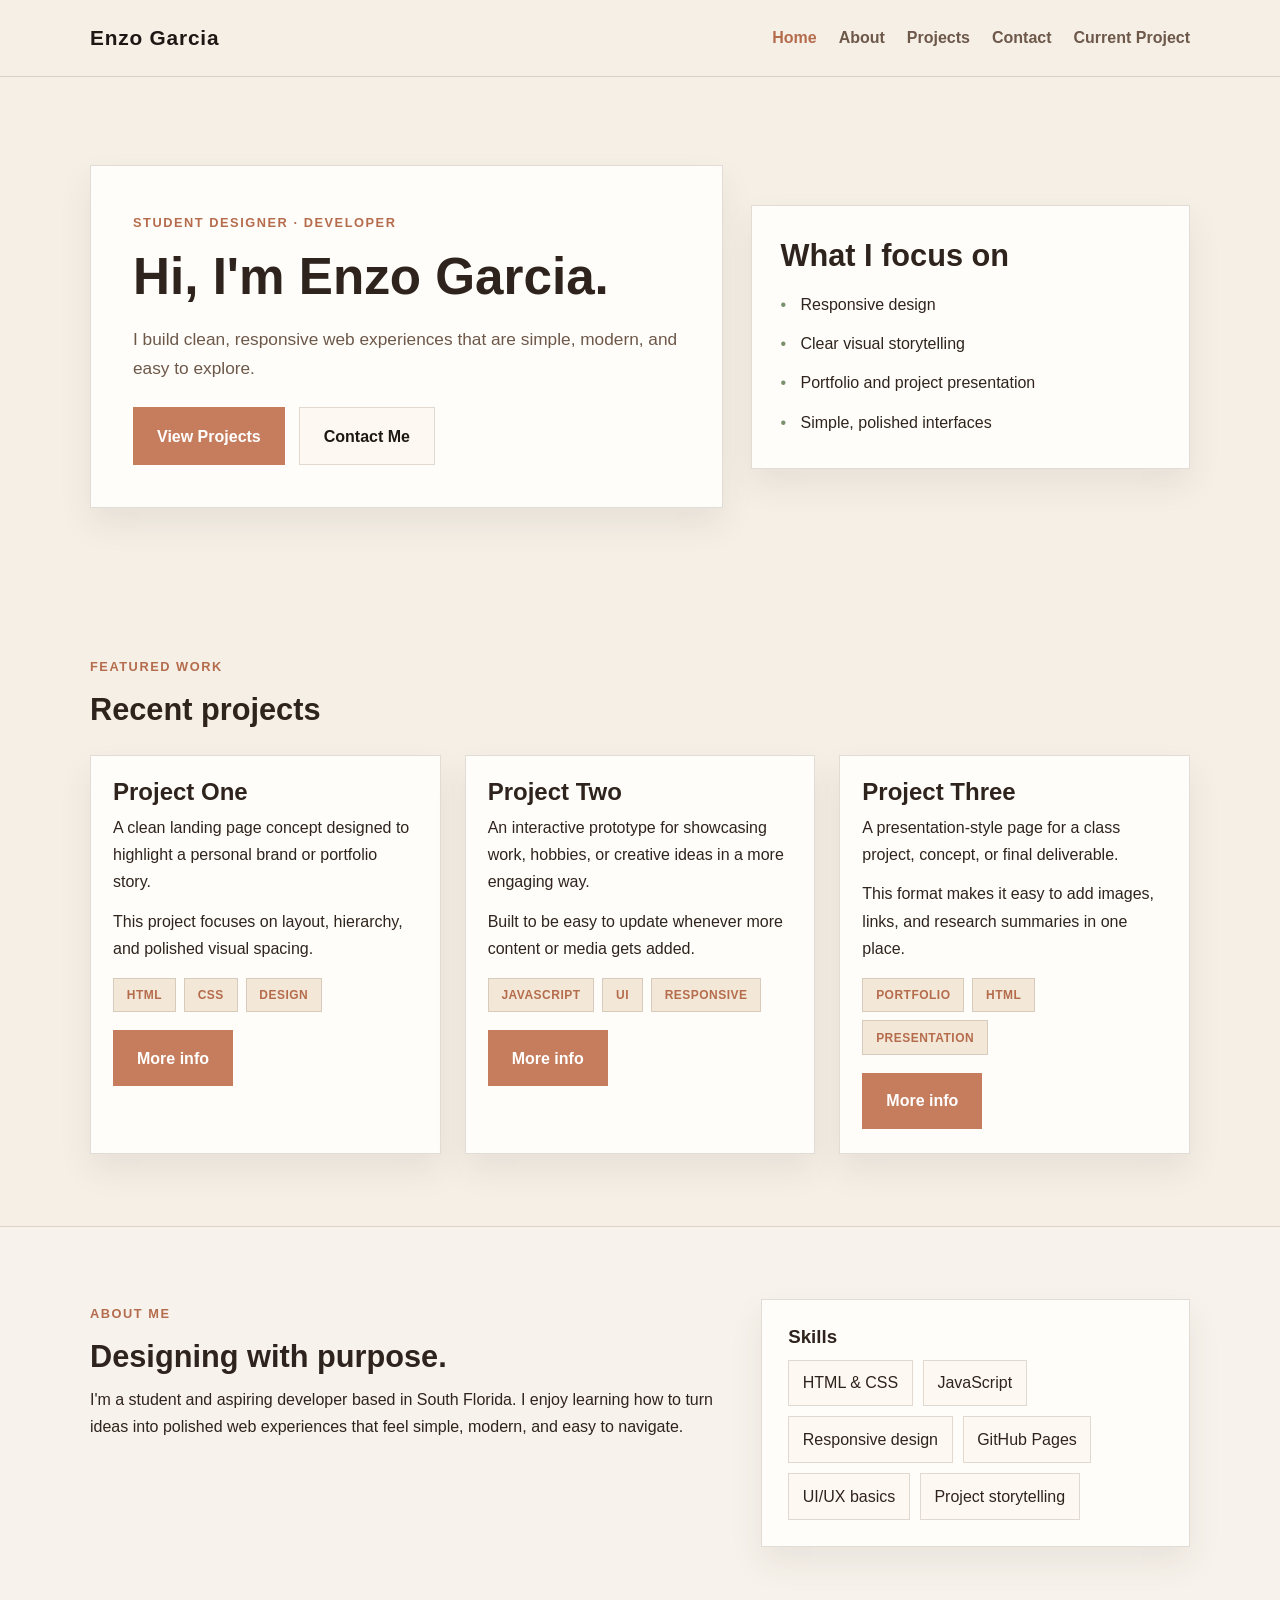
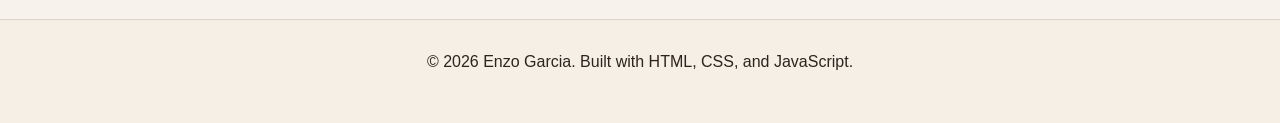
==== index.html @ d4c6eb0e "Fix incorrect homepage nav button labels and routes" ====
<!DOCTYPE html>
<html lang="en">
<head>
  <meta charset="UTF-8">
  <meta name="viewport" content="width=device-width, initial-scale=1.0">
  <title>Enzo Garcia</title>
  <meta name="description" content="Portfolio site for Enzo Garcia">
  <link rel="stylesheet" href="css/style.css">
</head>
<body>
  <header class="site-header">
    <div class="container nav-wrap">
      <a href="index.html" class="site-title">Enzo Garcia</a>
      <button class="menu-toggle" aria-label="Toggle menu">
        <span></span>
        <span></span>
        <span></span>
      </button>
      <ul class="nav-menu">
        <li><a href="index.html" class="active">Home</a></li>
        <li><a href="about.html">About</a></li>
        <li><a href="projects.html">Projects</a></li>
        <li><a href="contact.html">Contact</a></li>
        <li><a href="final-project.html">Current Project</a></li>
      </ul>
    </div>
  </header>

  <main>
    <section class="hero">
      <div class="container hero-grid">
        <div class="hero-copy">
          <p class="eyebrow">Student designer · developer</p>
          <h1>Hi, I'm Enzo Garcia.</h1>
          <p class="hero-text">I build clean, responsive web experiences that are simple, modern, and easy to explore.</p>
          <div class="hero-actions">
            <a href="projects.html" class="button">View Projects</a>
            <a href="contact.html" class="button secondary">Contact Me</a>
          </div>
        </div>

        <div class="hero-card">
          <h2>What I focus on</h2>
          <ul class="feature-list">
            <li>Responsive design</li>
            <li>Clear visual storytelling</li>
            <li>Portfolio and project presentation</li>
            <li>Simple, polished interfaces</li>
          </ul>
        </div>
      </div>
    </section>

    <section class="section">
      <div class="container">
        <div class="section-heading">
          <p class="eyebrow">Featured work</p>
          <h2>Recent projects</h2>
        </div>
        <div id="featured-projects" class="card-grid"></div>
      </div>
    </section>

    <section class="section alt-section">
      <div class="container split-layout">
        <div>
          <p class="eyebrow">About me</p>
          <h2>Designing with purpose.</h2>
          <p id="home-about-copy"></p>
        </div>

        <div class="mini-panel">
          <h3>Skills</h3>
          <ul id="home-skills" class="chip-list"></ul>
        </div>
      </div>
    </section>
  </main>

  <footer class="site-footer">
    <div class="container">
      <p>&copy; 2026 Enzo Garcia. Built with HTML, CSS, and JavaScript.</p>
    </div>
  </footer>

  <script src="site-data.js"></script>
  <script src="script.js"></script>
</body>
</html>
---- css/style.css ----
:root {
  --bg: #f5efe6;
  --bg-soft: #f9f3ea;
  --surface: #f3e8d7;
  --surface-strong: #e8dcc4;
  --card: #fffdf9;
  --card-alt: #fdf8f1;
  --text: #2f241d;
  --text-dark: #1e1714;
  --muted: #6d584a;
  --primary: #c67d5d;
  --primary-strong: #b56c4d;
  --accent: #7a8f6b;
  --border: rgba(109, 88, 74, 0.2);
  --shadow: 0 16px 32px rgba(70, 52, 41, 0.08);
  --radius: 0px;
}

* {
  box-sizing: border-box;
  margin: 0;
  padding: 0;
}

html {
  scroll-behavior: smooth;
}

body {
  font-family: Arial, Helvetica, sans-serif;
  color: var(--text);
  background: var(--bg);
  line-height: 1.7;
}

img {
  display: block;
  max-width: 100%;
}

a {
  color: inherit;
  text-decoration: none;
}

ul {
  list-style: none;
}

button,
input,
textarea {
  font: inherit;
}

.container {
  width: min(1100px, calc(100% - 32px));
  margin: 0 auto;
}

.section {
  padding: 72px 0;
}

.page-header {
  padding-top: 72px;
  padding-bottom: 32px;
}

.alt-section {
  background: rgba(255, 255, 255, 0.2);
  border-top: 1px solid var(--border);
  border-bottom: 1px solid var(--border);
}

.site-header {
  position: sticky;
  top: 0;
  z-index: 100;
  background: rgba(245, 239, 230, 0.95);
  border-bottom: 1px solid var(--border);
}

.nav-wrap {
  display: flex;
  align-items: center;
  justify-content: space-between;
  min-height: 76px;
  gap: 24px;
}

.site-title {
  font-size: 1.3rem;
  font-weight: 700;
  letter-spacing: 0.04em;
  color: var(--text-dark);
}

.nav-menu {
  display: flex;
  align-items: center;
  gap: 22px;
}

.nav-menu a {
  color: var(--muted);
  font-weight: 600;
  transition: color 0.2s ease;
}

.nav-menu a:hover,
.nav-menu a.active {
  color: var(--primary-strong);
}

.menu-toggle {
  display: none;
  background: transparent;
  border: 1px solid var(--border);
  border-radius: 0;
  padding: 8px 10px;
  cursor: pointer;
}

.menu-toggle span {
  display: block;
  width: 24px;
  height: 2px;
  margin: 4px 0;
  background: var(--text-dark);
}

.hero {
  padding: 88px 0 72px;
}

.hero-grid {
  display: grid;
  grid-template-columns: 1.3fr 0.9fr;
  gap: 28px;
  align-items: center;
}

.hero-copy,
.hero-card,
.project-card,
.mini-panel,
.contact-form,
.detail-page-card {
  background: var(--card);
  border: 1px solid var(--border);
  border-radius: var(--radius);
  box-shadow: var(--shadow);
}

.hero-copy {
  padding: 42px;
}

.eyebrow {
  display: inline-block;
  margin-bottom: 14px;
  color: var(--primary-strong);
  font-size: 0.8rem;
  font-weight: 700;
  letter-spacing: 0.12em;
  text-transform: uppercase;
}

h1, h2, h3 {
  line-height: 1.15;
  margin-bottom: 12px;
}

h1 {
  font-size: clamp(2.4rem, 4vw, 4rem);
  margin-bottom: 18px;
}

h2 {
  font-size: clamp(1.8rem, 2.4vw, 2.6rem);
}

p {
  color: var(--text);
}

.hero-text,
.page-intro,
#about-copy {
  font-size: 1.08rem;
  color: var(--muted);
}

.hero-actions {
  display: flex;
  flex-wrap: wrap;
  gap: 14px;
  margin-top: 24px;
}

.button,
.secondary-button {
  display: inline-flex;
  align-items: center;
  justify-content: center;
  border-radius: 0;
  padding: 0.9rem 1.5rem;
  font-weight: 700;
  transition: transform 0.2s ease, box-shadow 0.2s ease;
}

.button {
  background: var(--primary);
  color: #fff;
  box-shadow: none;
}

.button.secondary,
.secondary-button {
  background: var(--card-alt);
  border: 1px solid var(--border);
  color: var(--text-dark);
}

.button:hover,
.secondary-button:hover {
  transform: translateY(-1px);
}

.hero-card {
  padding: 32px 28px;
}

.feature-list {
  display: grid;
  gap: 12px;
  margin-top: 18px;
}

.feature-list li {
  position: relative;
  padding-left: 20px;
  color: var(--text);
}

.feature-list li::before {
  content: "•";
  position: absolute;
  left: 0;
  color: var(--accent);
}

.section-heading {
  margin-bottom: 28px;
}

.card-grid {
  display: grid;
  grid-template-columns: repeat(auto-fit, minmax(260px, 1fr));
  gap: 24px;
}

.project-card {
  overflow: hidden;
  background: var(--card);
}

.project-media {
  background: var(--surface);
  min-height: 220px;
}

.project-media img {
  width: 100%;
  height: 220px;
  object-fit: cover;
}

.project-body {
  padding: 22px 22px 24px;
}

.project-card h3 {
  margin-bottom: 8px;
  font-size: 1.5rem;
}

.project-card p {
  color: var(--text);
}

.project-note {
  margin-top: 12px;
  color: var(--muted);
}

.tag-row {
  display: flex;
  flex-wrap: wrap;
  gap: 8px;
  margin-top: 16px;
}

.tag {
  display: inline-flex;
  align-items: center;
  border-radius: 0;
  padding: 0.38rem 0.8rem;
  background: var(--surface);
  border: 1px solid var(--border);
  color: var(--primary-strong);
  font-size: 0.75rem;
  font-weight: 700;
  letter-spacing: 0.04em;
  text-transform: uppercase;
}

.project-actions {
  display: flex;
  flex-wrap: wrap;
  gap: 10px;
  margin-top: 18px;
}

.split-layout,
.narrow-layout {
  display: grid;
  gap: 28px;
}

.split-layout {
  grid-template-columns: 1.2fr 0.8fr;
  align-items: start;
}

.narrow-layout {
  max-width: 760px;
}

.mini-panel {
  padding: 26px;
}

.chip-list {
  display: flex;
  flex-wrap: wrap;
  gap: 10px;
  margin-top: 12px;
}

.chip-list li {
  border: 1px solid var(--border);
  border-radius: 0;
  padding: 0.55rem 0.85rem;
  background: var(--card-alt);
  color: var(--text);
}

.info-list {
  display: grid;
  gap: 14px;
  margin-top: 16px;
}

.info-list li {
  padding: 14px 16px;
  border: 1px solid var(--border);
  border-radius: 0;
  background: var(--card-alt);
}

.info-list a {
  color: var(--primary-strong);
}

.contact-form {
  padding: 26px;
}

label {
  display: block;
  margin: 16px 0 8px;
  color: var(--text);
  font-weight: 700;
}

input,
textarea {
  width: 100%;
  padding: 0.9rem 1rem;
  border-radius: 0;
  border: 1px solid var(--border);
  background: var(--card-alt);
  color: var(--text-dark);
}

input::placeholder,
textarea::placeholder {
  color: var(--muted);
}

.contact-form .button {
  margin-top: 20px;
  border: none;
  width: 100%;
  cursor: pointer;
}

.site-footer {
  padding: 28px 0 48px;
  color: var(--muted);
  text-align: center;
}

.featured-project {
  padding: 20px;
}

.detail-page-card {
  overflow: hidden;
  padding: 24px;
}

.detail-page-header {
  margin-bottom: 24px;
}

.project-detail-media {
  margin-bottom: 22px;
  border-radius: 0;
  overflow: hidden;
  border: 1px solid var(--border);
}

.project-detail-media img {
  width: 100%;
  height: 340px;
  object-fit: cover;
}

.detail-copy {
  display: grid;
  gap: 18px;
}

.detail-panel {
  margin-top: 8px;
  padding: 18px 20px;
  border-radius: 0;
  border: 1px solid var(--border);
  background: var(--card-alt);
}

.gallery-grid {
  display: grid;
  grid-template-columns: repeat(auto-fit, minmax(180px, 1fr));
  gap: 14px;
  margin-top: 26px;
}

.gallery-grid img {
  width: 100%;
  height: 180px;
  object-fit: cover;
  border-radius: 0;
  border: 1px solid var(--border);
}

@media (max-width: 760px) {
  .hero-grid,
  .split-layout {
    grid-template-columns: 1fr;
  }

  .nav-menu {
    position: absolute;
    left: 16px;
    right: 16px;
    top: 76px;
    display: none;
    flex-direction: column;
    align-items: flex-start;
    padding: 16px 18px;
    background: rgba(245, 239, 230, 0.98);
    border: 1px solid var(--border);
    border-radius: 0;
  }

  .nav-menu.open {
    display: flex;
  }

  .menu-toggle {
    display: block;
  }

  .hero-copy,
  .hero-card,
  .mini-panel,
  .contact-form,
  .detail-page-card {
    padding: 22px 18px;
  }

  .section {
    padding: 56px 0;
  }
}
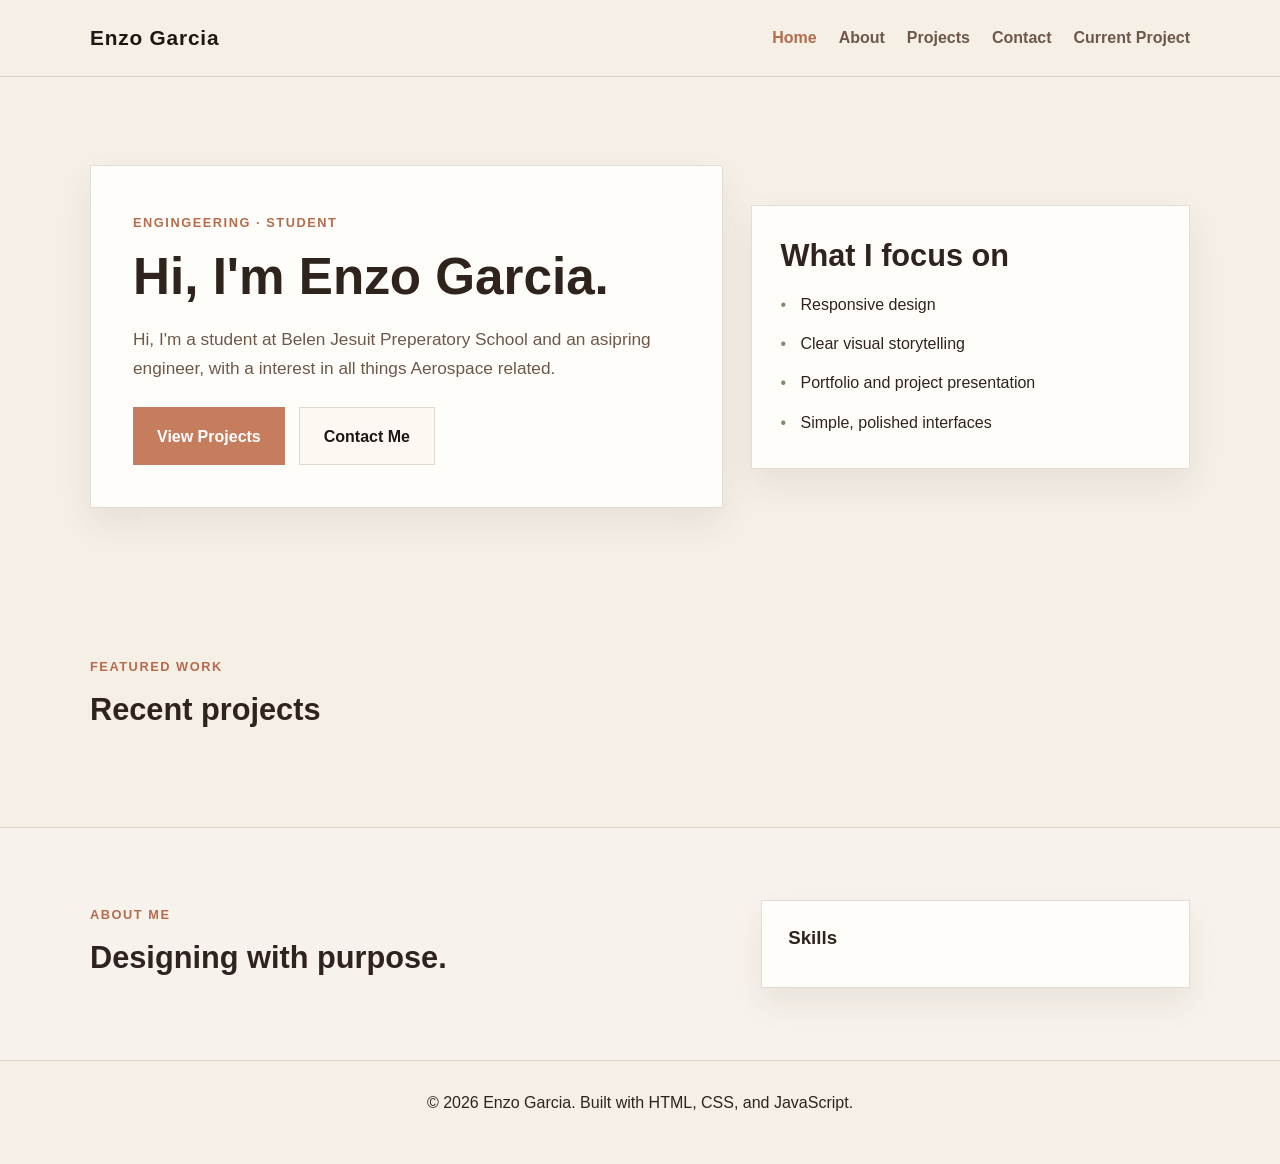
==== commit 3373037e: "Revise hero section text for clarity Updated the hero section text to reflect current status and int" ====
--- a/index.html
+++ b/index.html
@@ -30,9 +30,9 @@
     <section class="hero">
       <div class="container hero-grid">
         <div class="hero-copy">
-          <p class="eyebrow">Student designer · developer</p>
+          <p class="eyebrow">Engingeering ·  Student</p>
           <h1>Hi, I'm Enzo Garcia.</h1>
-          <p class="hero-text">I build clean, responsive web experiences that are simple, modern, and easy to explore.</p>
+          <p class="hero-text">Hi, I'm a student at Belen Jesuit Preperatory School and an asipring engineer, with a interest in all things Aerospace related.</p>
           <div class="hero-actions">
             <a href="projects.html" class="button">View Projects</a>
             <a href="contact.html" class="button secondary">Contact Me</a>
--- a/css/style.css
+++ b/css/style.css
@@ -433,10 +433,12 @@
   border: 1px solid var(--border);
 }
 
-.project-detail-media img {
+.project-detail-media img,
+.project-detail-media video {
   width: 100%;
   height: 340px;
   object-fit: cover;
+  display: block;
 }
 
 .detail-copy {
@@ -452,19 +454,142 @@
   background: var(--card-alt);
 }
 
-.gallery-grid {
-  display: grid;
-  grid-template-columns: repeat(auto-fit, minmax(180px, 1fr));
-  gap: 14px;
-  margin-top: 26px;
-}
-
-.gallery-grid img {
+.gallery-slider {
+  margin-top: 28px;
+}
+
+.gallery-slider-header {
+  display: flex;
+  justify-content: space-between;
+  align-items: center;
+  gap: 16px;
+  margin-bottom: 12px;
+}
+
+.gallery-slider-header h3 {
+  margin: 0;
+}
+
+.gallery-nav {
+  display: flex;
+  gap: 8px;
+}
+
+.gallery-arrow,
+.lightbox-arrow,
+.lightbox-close {
+  border: 1px solid var(--border);
+  background: var(--card-alt);
+  color: var(--text-dark);
+  cursor: pointer;
+  transition: background 0.2s ease, transform 0.2s ease;
+}
+
+.gallery-arrow {
+  width: 42px;
+  height: 42px;
+  font-size: 1.1rem;
+}
+
+.gallery-arrow:hover,
+.lightbox-arrow:hover,
+.lightbox-close:hover {
+  background: var(--surface);
+  transform: translateY(-1px);
+}
+
+.gallery-bank-track {
+  display: flex;
+  gap: 16px;
+  overflow-x: auto;
+  padding: 8px 4px 12px;
+  scroll-snap-type: x proximity;
+  scrollbar-width: thin;
+}
+
+.gallery-card {
+  flex: 0 0 calc((100% - 32px) / 3);
+  min-width: 0;
+  display: block;
+  border: 1px solid var(--border);
+  background: var(--surface);
+  padding: 0;
+  cursor: pointer;
+  overflow: hidden;
+  scroll-snap-align: start;
+}
+
+.gallery-card img {
   width: 100%;
-  height: 180px;
+  height: 220px;
   object-fit: cover;
-  border-radius: 0;
-  border: 1px solid var(--border);
+  display: block;
+}
+
+.gallery-lightbox {
+  position: fixed;
+  inset: 0;
+  display: none;
+  align-items: center;
+  justify-content: center;
+  background: rgba(17, 24, 39, 0.8);
+  z-index: 200;
+  padding: 24px;
+}
+
+.gallery-lightbox.open {
+  display: flex;
+}
+
+.lightbox-close {
+  position: absolute;
+  top: 20px;
+  right: 20px;
+  width: 46px;
+  height: 46px;
+  font-size: 2rem;
+}
+
+.lightbox-frame {
+  width: min(90vw, 1100px);
+  max-height: 85vh;
+  display: flex;
+  justify-content: center;
+  align-items: center;
+  padding: 24px;
+  background: rgba(255, 255, 255, 0.08);
+}
+
+.lightbox-media {
+  display: flex;
+  align-items: center;
+  justify-content: center;
+  width: 100%;
+  max-height: 80vh;
+  overflow: hidden;
+}
+
+.lightbox-media img,
+.lightbox-media video {
+  max-width: 100%;
+  max-height: 75vh;
+  object-fit: contain;
+  background: rgba(17, 24, 39, 0.6);
+}
+
+.lightbox-arrow {
+  position: absolute;
+  width: 52px;
+  height: 52px;
+  font-size: 1.8rem;
+}
+
+.lightbox-arrow.prev {
+  left: 24px;
+}
+
+.lightbox-arrow.next {
+  right: 24px;
 }
 
 @media (max-width: 760px) {
@@ -506,4 +631,14 @@
   .section {
     padding: 56px 0;
   }
-}
+
+  .gallery-card {
+    flex-basis: calc((100% - 16px) / 2);
+  }
+
+  .lightbox-arrow {
+    width: 44px;
+    height: 44px;
+    font-size: 1.4rem;
+  }
+}
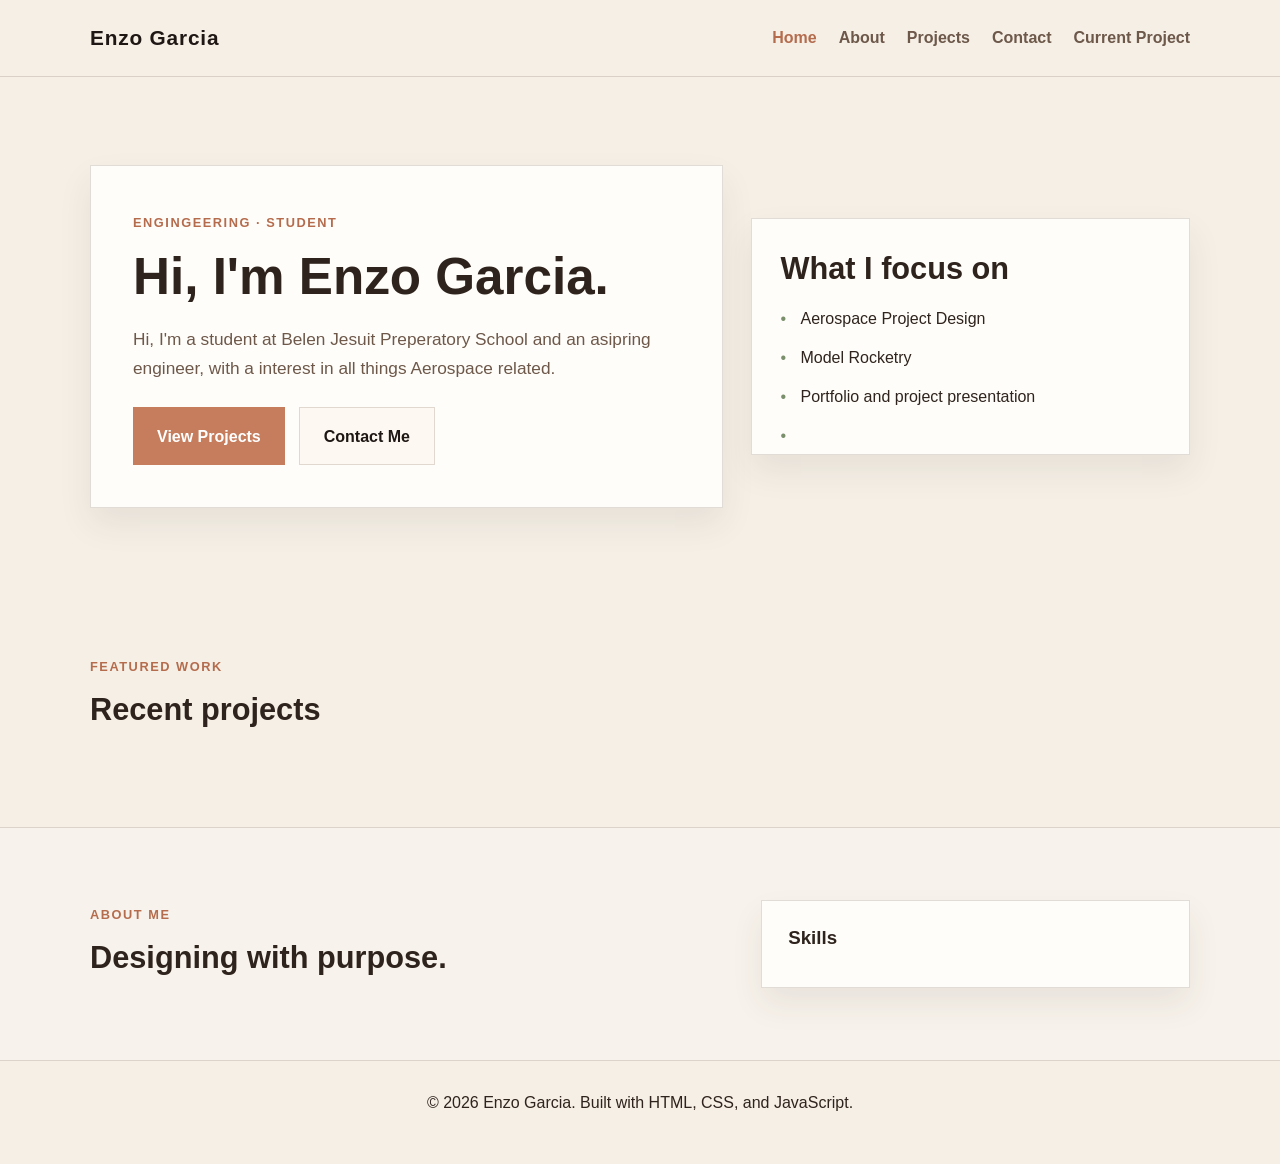
==== commit 0b3afcc7: "Update focus areas in hero card Removed some focus areas and added new ones." ====
--- a/index.html
+++ b/index.html
@@ -42,10 +42,10 @@
         <div class="hero-card">
           <h2>What I focus on</h2>
           <ul class="feature-list">
-            <li>Responsive design</li>
-            <li>Clear visual storytelling</li>
+            <li>Aerospace Project Design</li>
+            <li>Model Rocketry</li>
             <li>Portfolio and project presentation</li>
-            <li>Simple, polished interfaces</li>
+            <li></li>
           </ul>
         </div>
       </div>
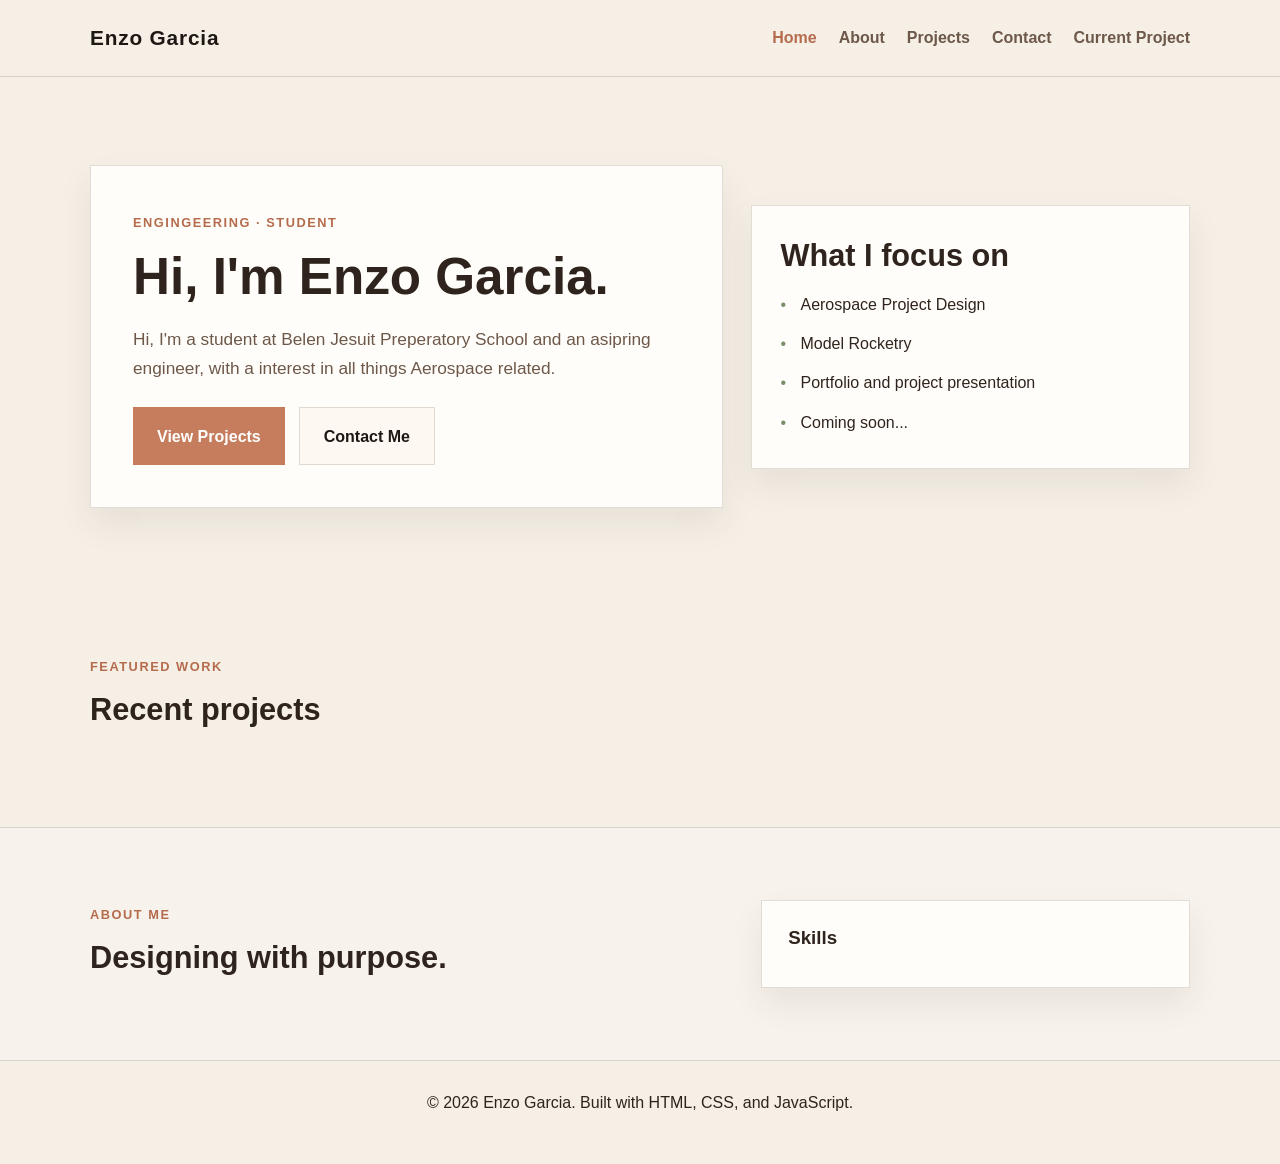
==== commit 80ee47b2: "Add 'Coming soon...' item to feature list" ====
--- a/index.html
+++ b/index.html
@@ -45,7 +45,7 @@
             <li>Aerospace Project Design</li>
             <li>Model Rocketry</li>
             <li>Portfolio and project presentation</li>
-            <li></li>
+            <li>Coming soon...</li>
           </ul>
         </div>
       </div>
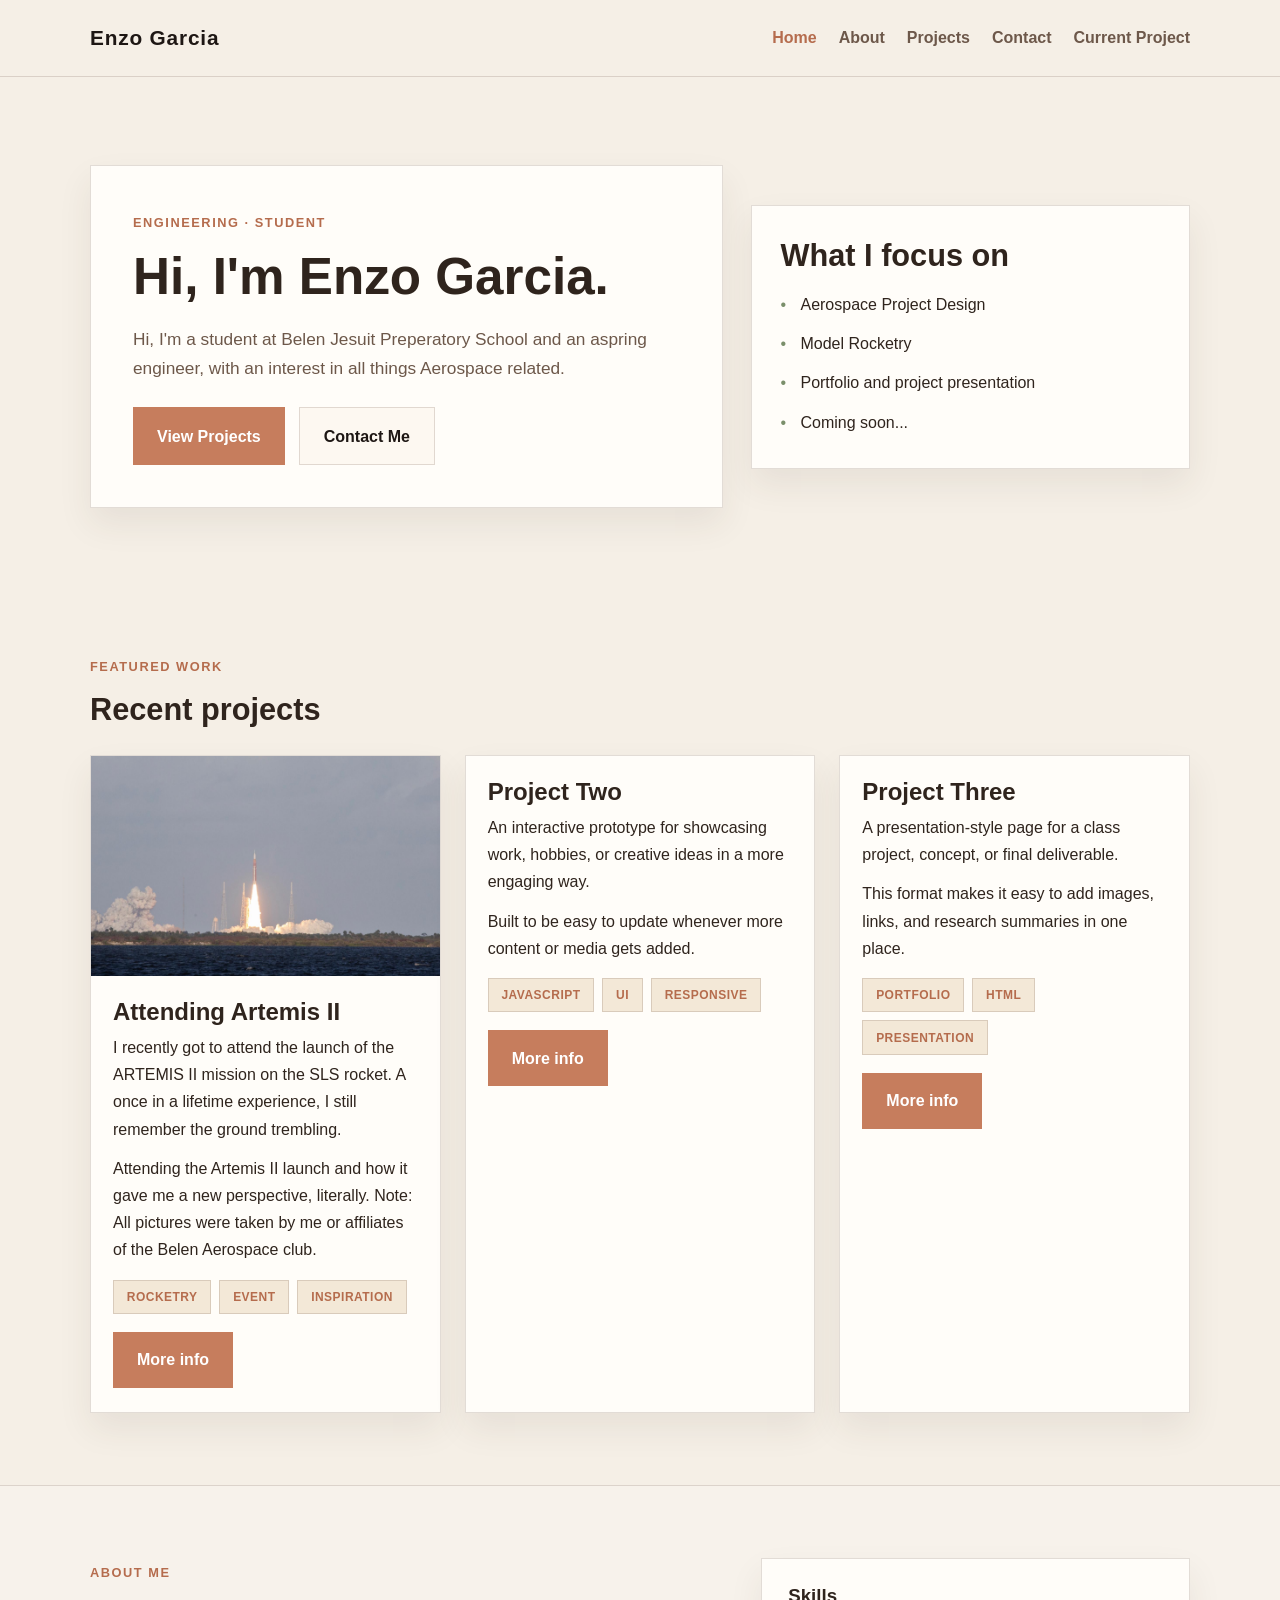
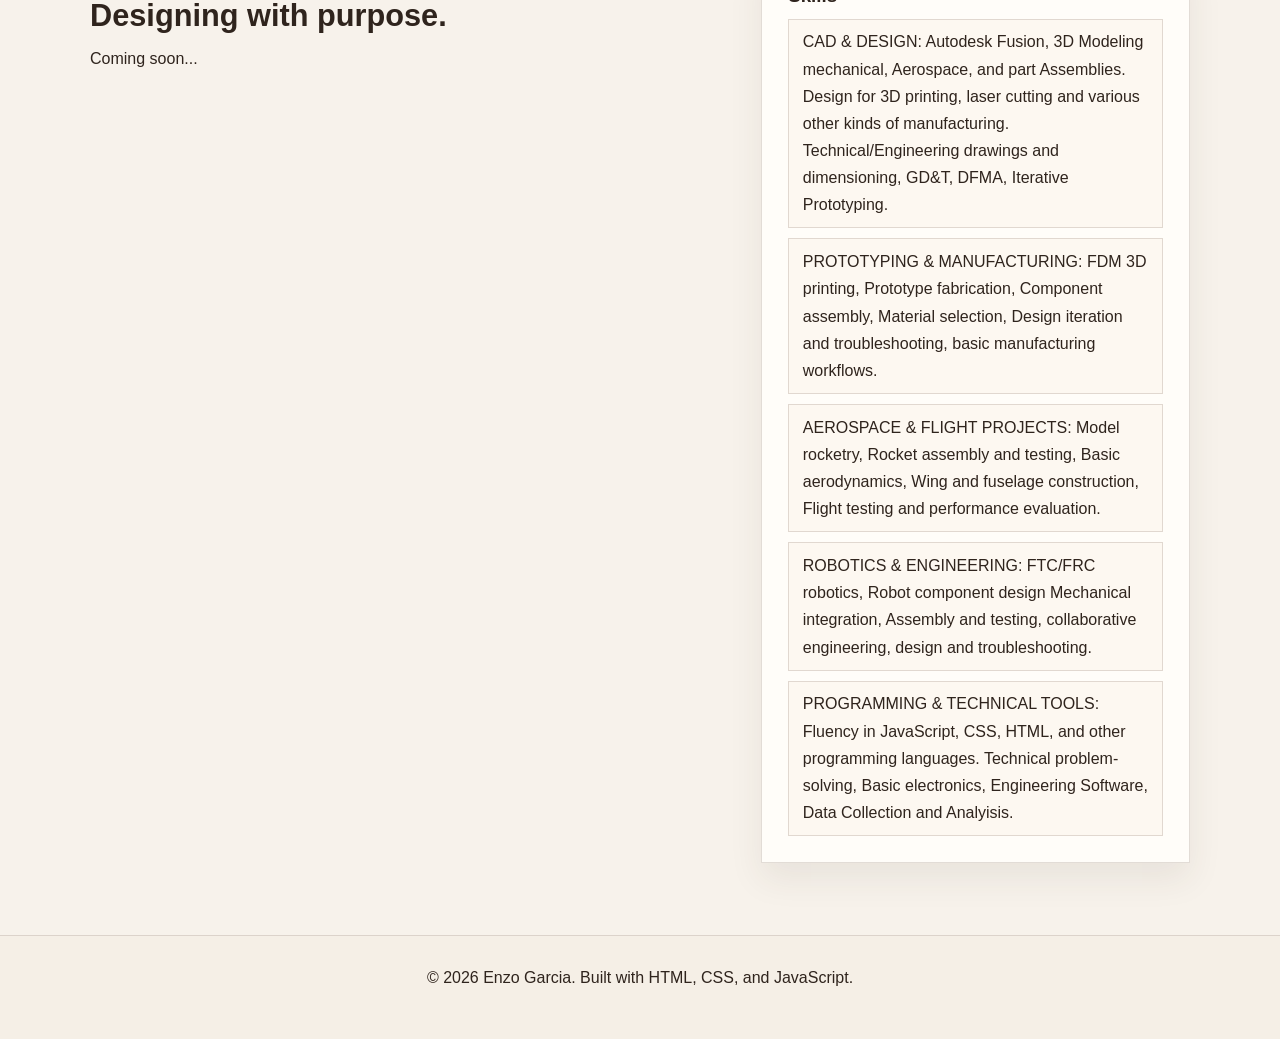
==== commit 2ef3e186: "Fix typos in index.html" ====
--- a/index.html
+++ b/index.html
@@ -30,9 +30,9 @@
     <section class="hero">
       <div class="container hero-grid">
         <div class="hero-copy">
-          <p class="eyebrow">Engingeering ·  Student</p>
+          <p class="eyebrow">Engineering ·  Student</p>
           <h1>Hi, I'm Enzo Garcia.</h1>
-          <p class="hero-text">Hi, I'm a student at Belen Jesuit Preperatory School and an asipring engineer, with a interest in all things Aerospace related.</p>
+          <p class="hero-text">Hi, I'm a student at Belen Jesuit Preperatory School and an aspring engineer, with an interest in all things Aerospace related.</p>
           <div class="hero-actions">
             <a href="projects.html" class="button">View Projects</a>
             <a href="contact.html" class="button secondary">Contact Me</a>
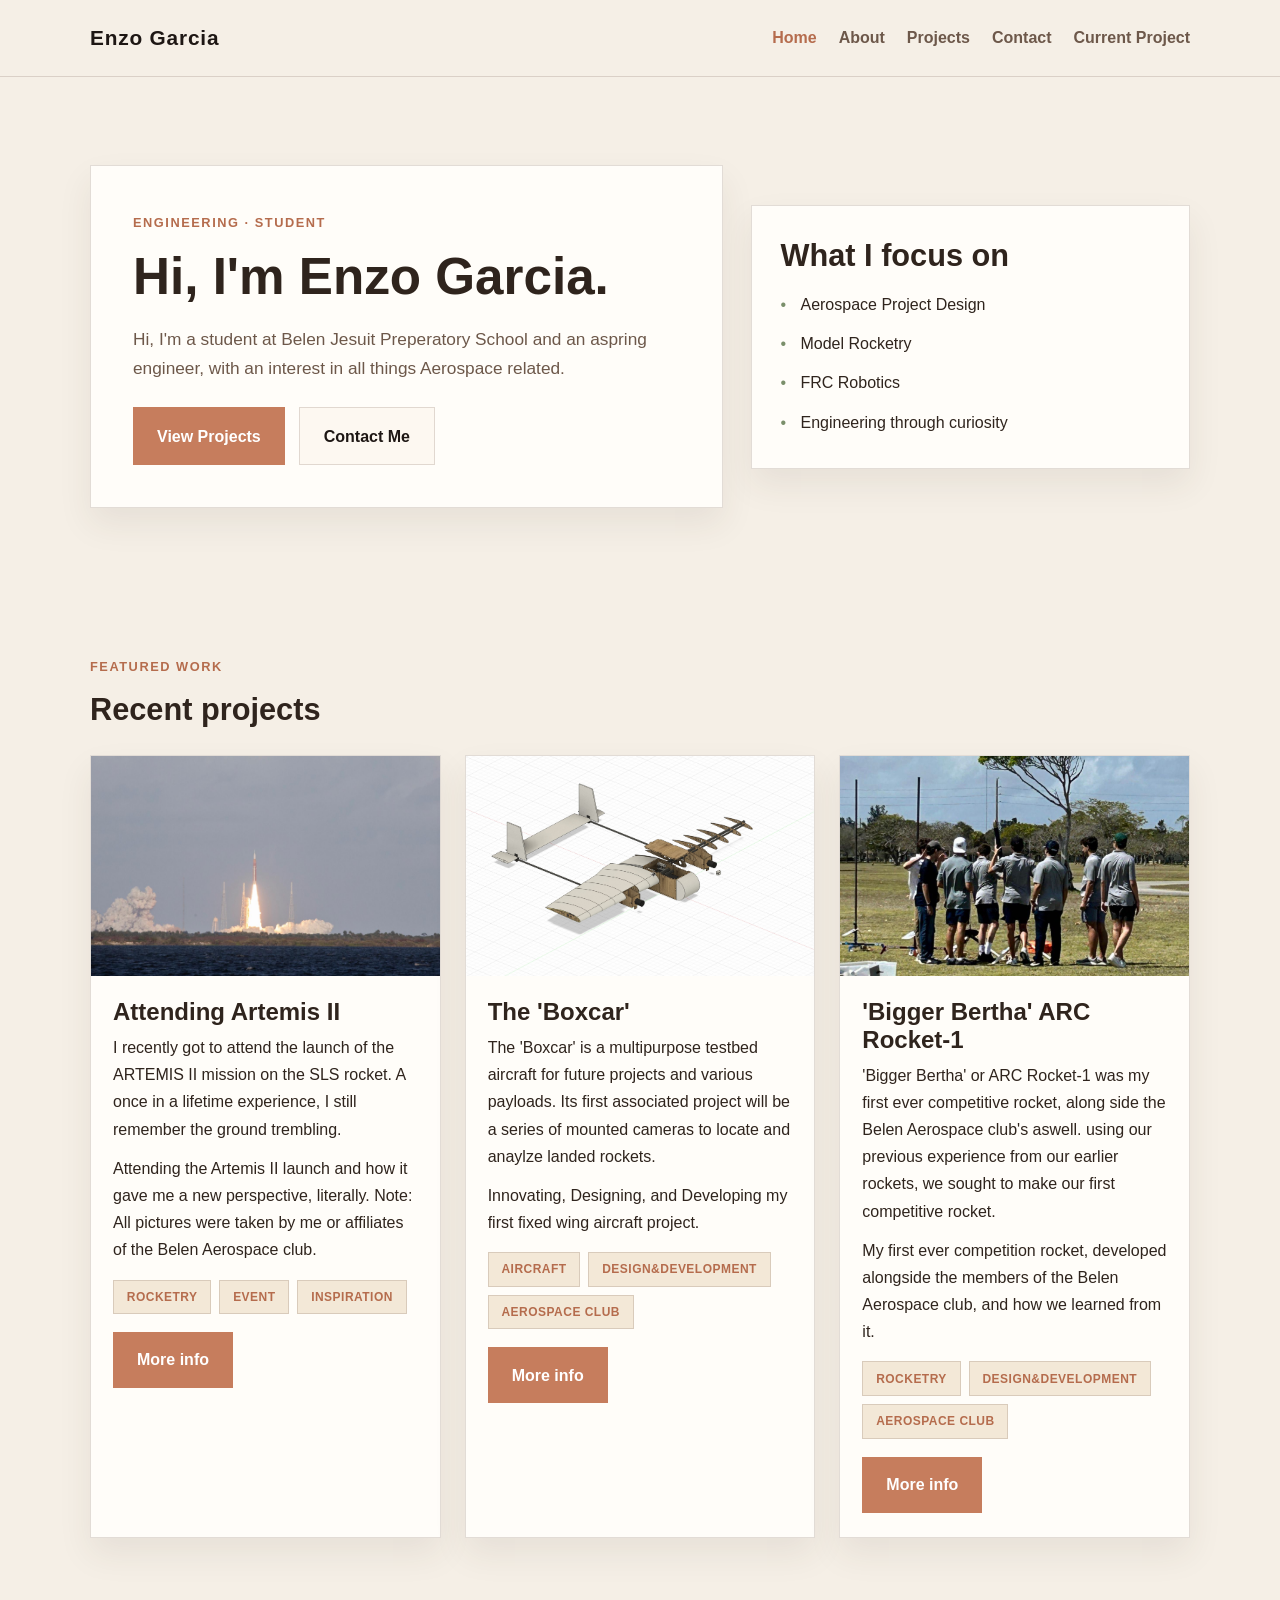
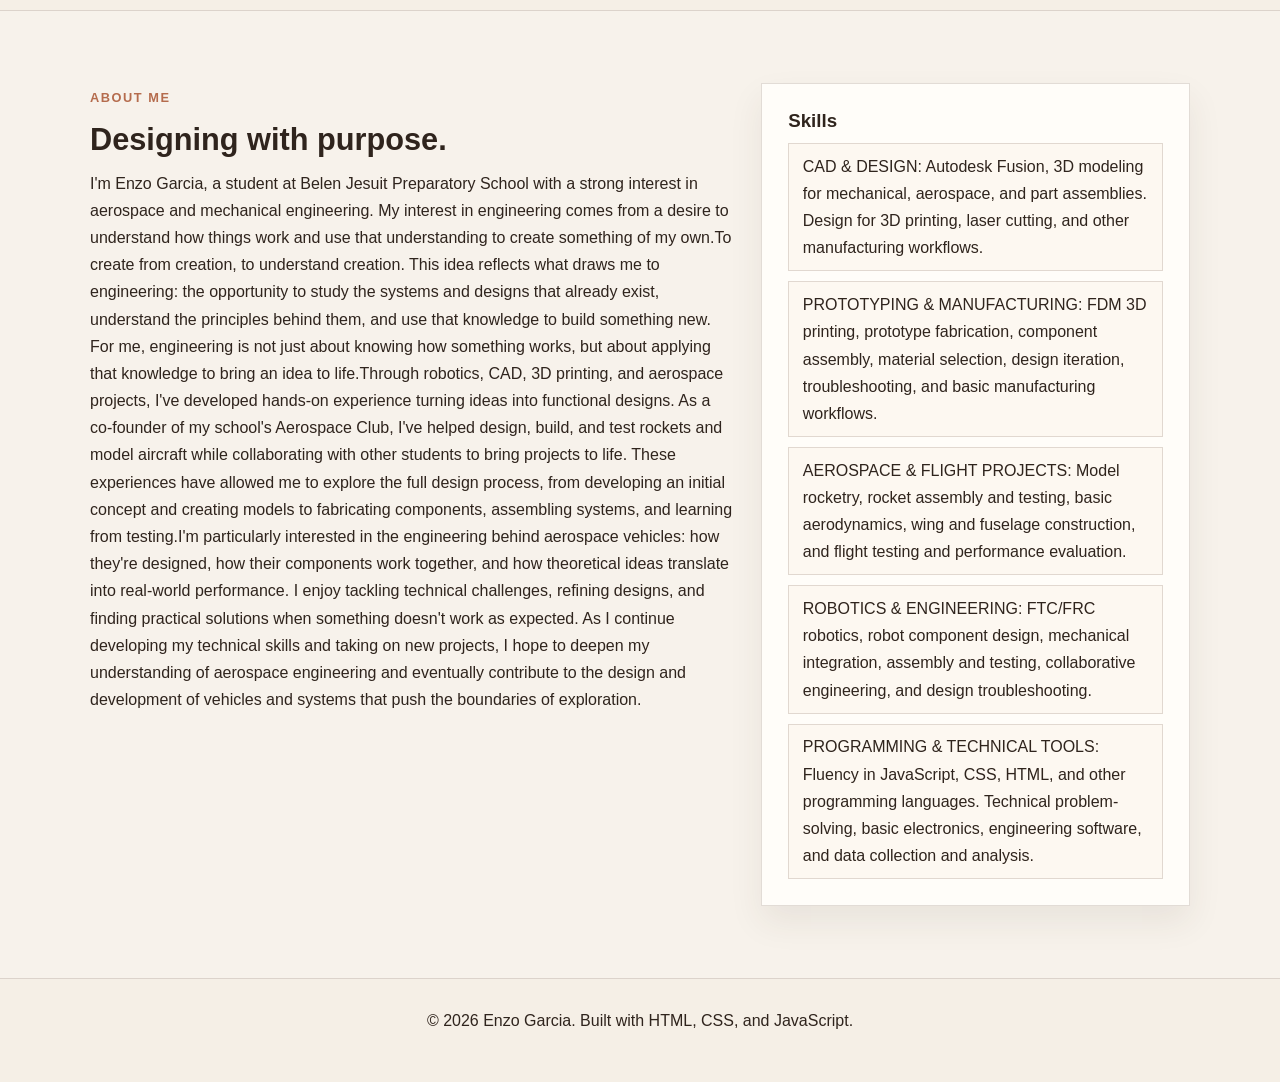
==== commit efec1c35: "Update focus areas in index.html" ====
--- a/index.html
+++ b/index.html
@@ -44,8 +44,8 @@
           <ul class="feature-list">
             <li>Aerospace Project Design</li>
             <li>Model Rocketry</li>
-            <li>Portfolio and project presentation</li>
-            <li>Coming soon...</li>
+            <li>FRC Robotics</li>
+            <li>Engineering through curiosity</li>
           </ul>
         </div>
       </div>
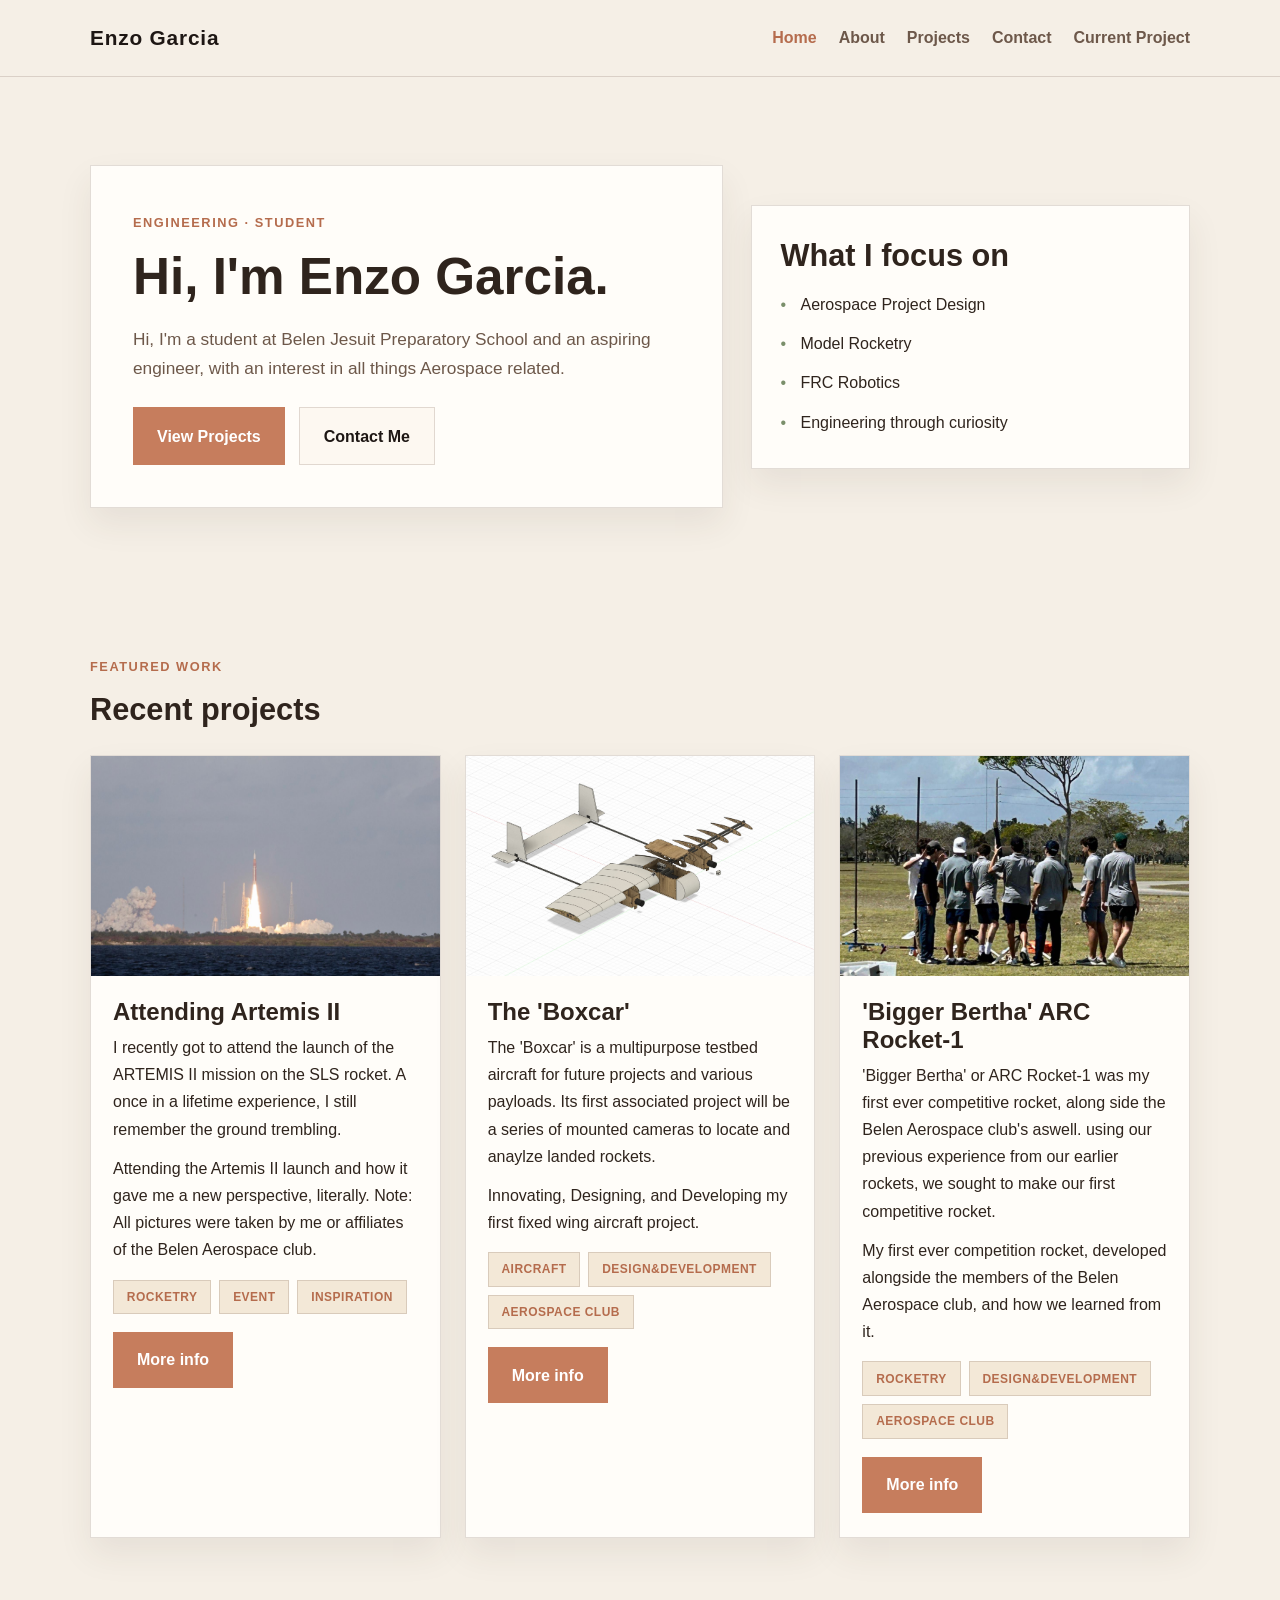
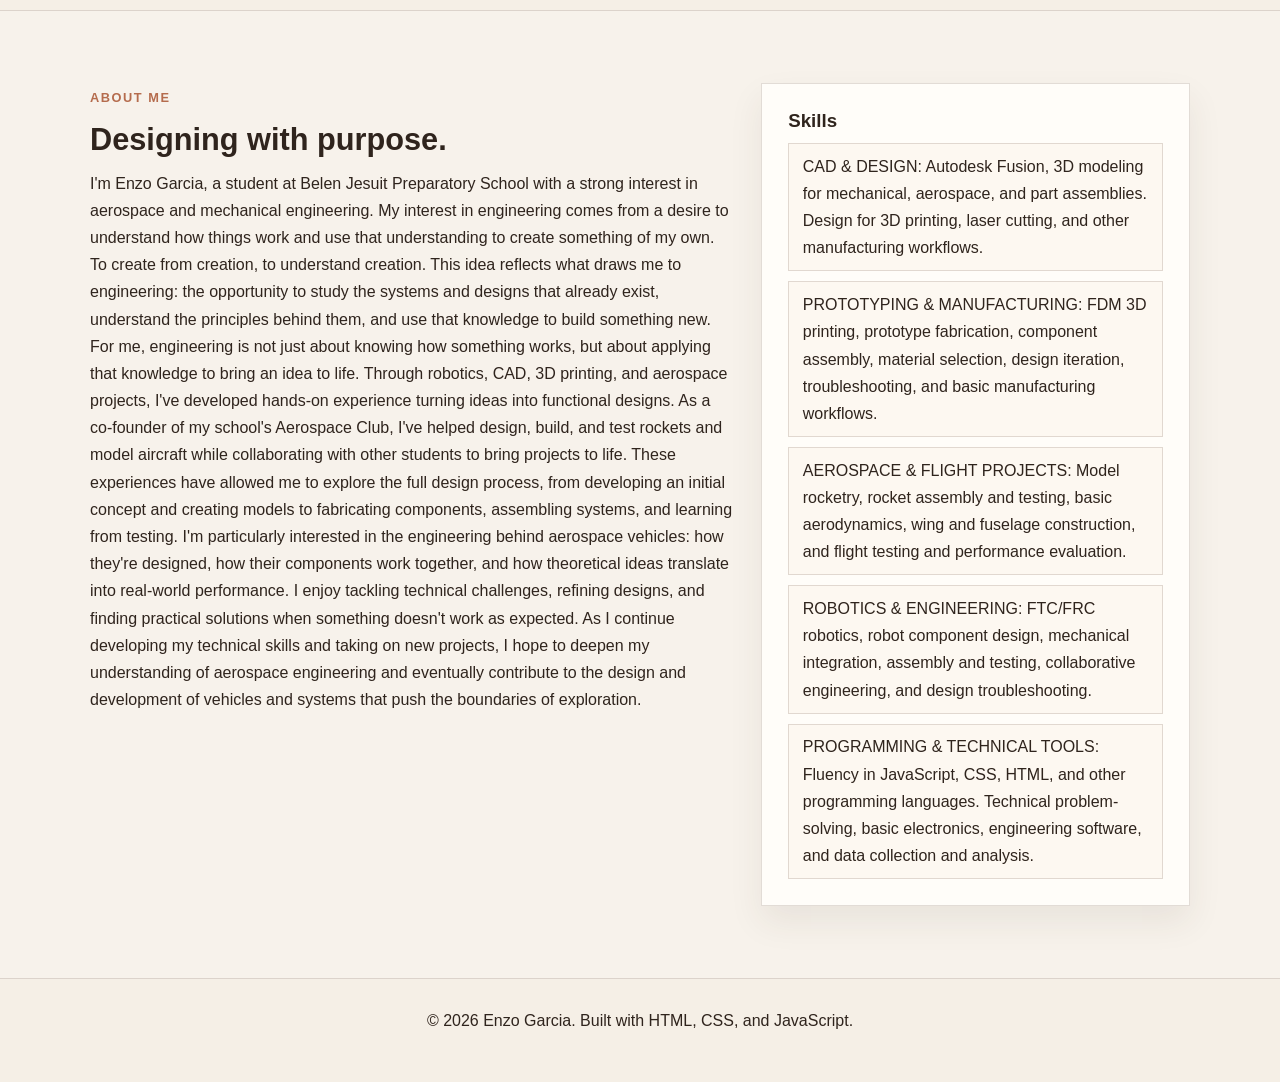
==== commit 52c4f772: "Fix typos in index.html" ====
--- a/index.html
+++ b/index.html
@@ -30,9 +30,9 @@
     <section class="hero">
       <div class="container hero-grid">
         <div class="hero-copy">
-          <p class="eyebrow">Engineering ·  Student</p>
+          <p class="eyebrow">Engineering · Student</p>
           <h1>Hi, I'm Enzo Garcia.</h1>
-          <p class="hero-text">Hi, I'm a student at Belen Jesuit Preperatory School and an aspring engineer, with an interest in all things Aerospace related.</p>
+          <p class="hero-text">Hi, I'm a student at Belen Jesuit Preparatory School and an aspiring engineer, with an interest in all things Aerospace related.</p>
           <div class="hero-actions">
             <a href="projects.html" class="button">View Projects</a>
             <a href="contact.html" class="button secondary">Contact Me</a>
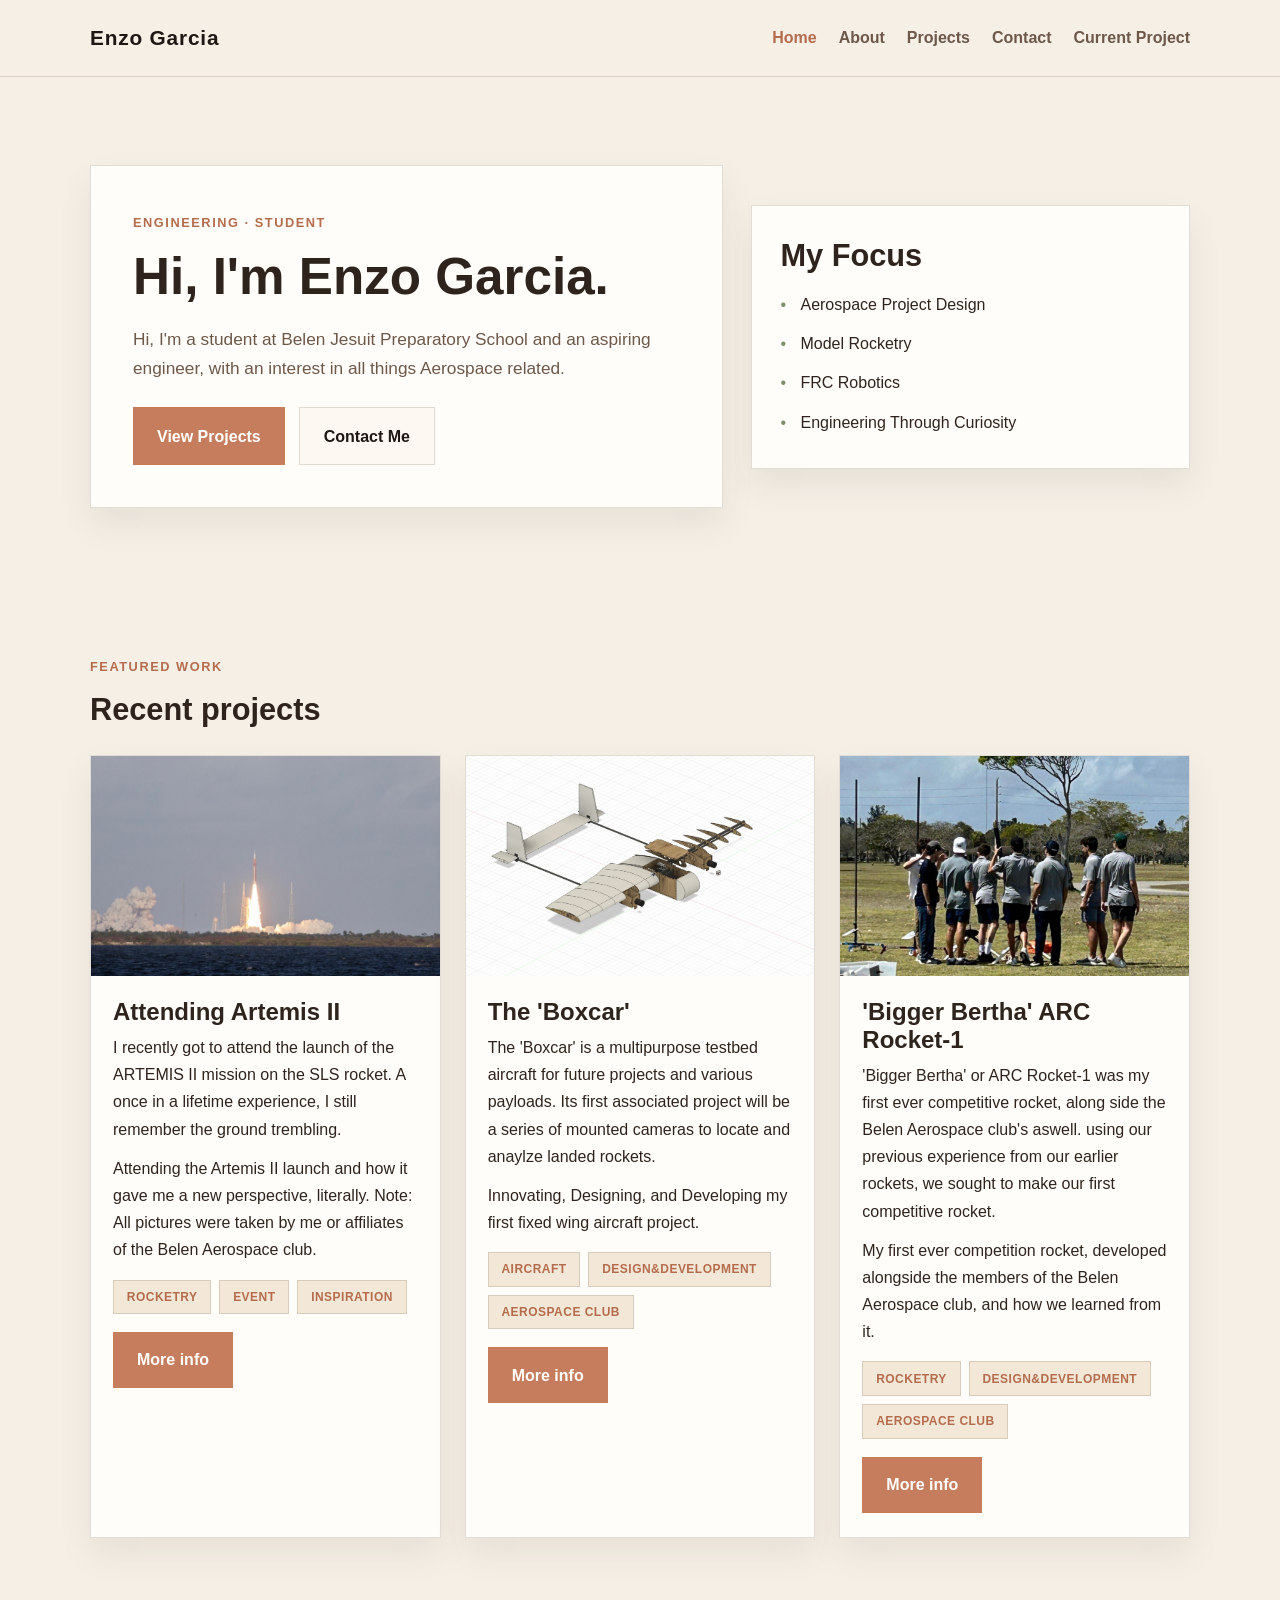
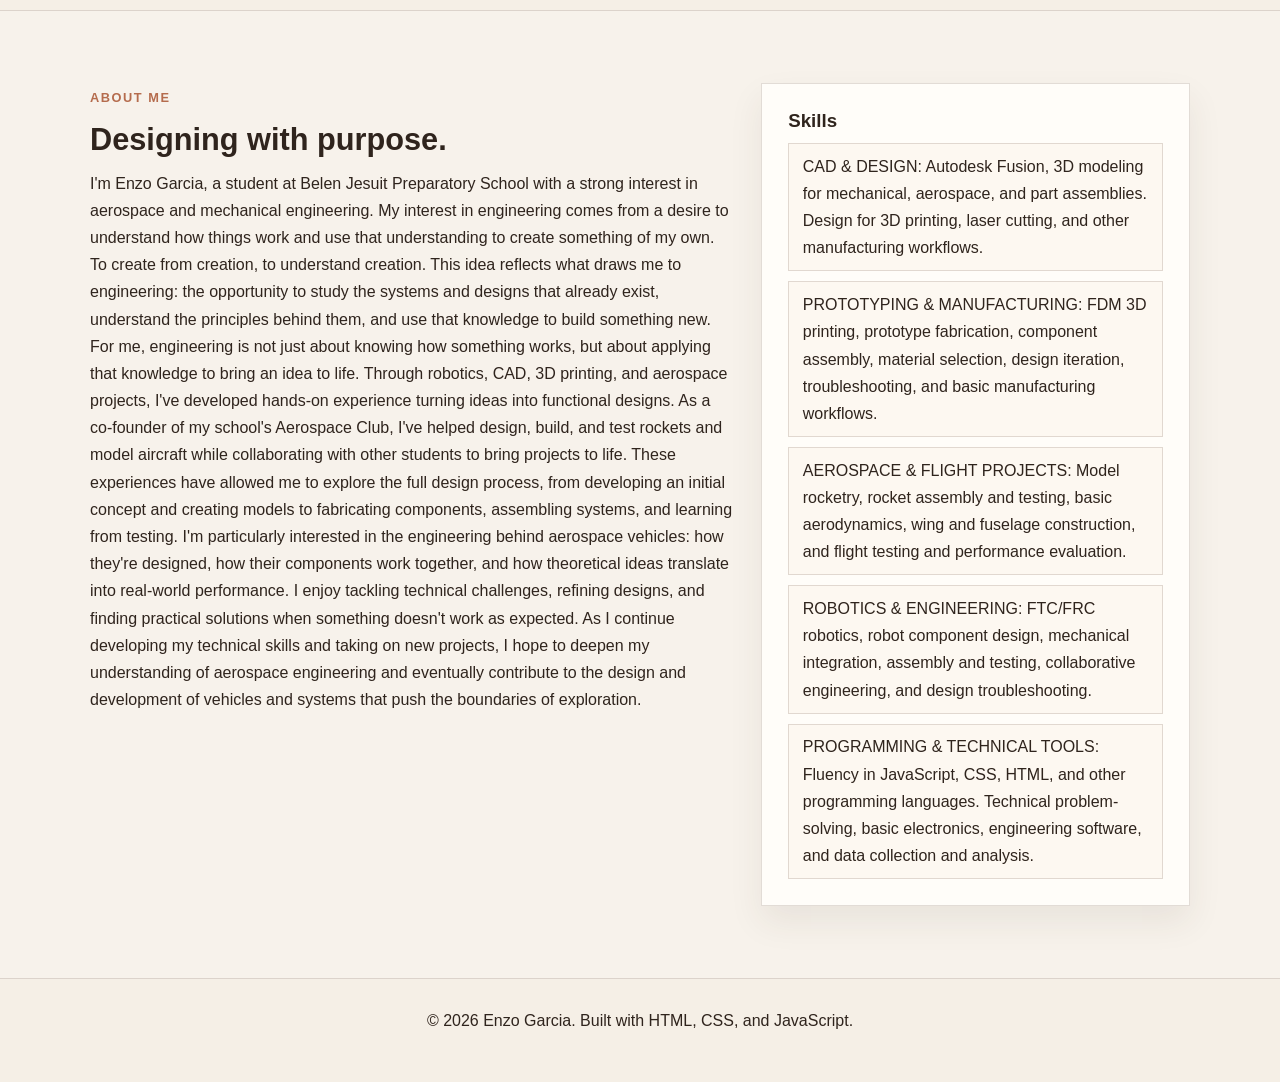
==== commit aa23f553: "Update headings and list item capitalization" ====
--- a/index.html
+++ b/index.html
@@ -40,12 +40,12 @@
         </div>
 
         <div class="hero-card">
-          <h2>What I focus on</h2>
+          <h2>My Focus</h2>
           <ul class="feature-list">
             <li>Aerospace Project Design</li>
             <li>Model Rocketry</li>
             <li>FRC Robotics</li>
-            <li>Engineering through curiosity</li>
+            <li>Engineering Through Curiosity</li>
           </ul>
         </div>
       </div>
